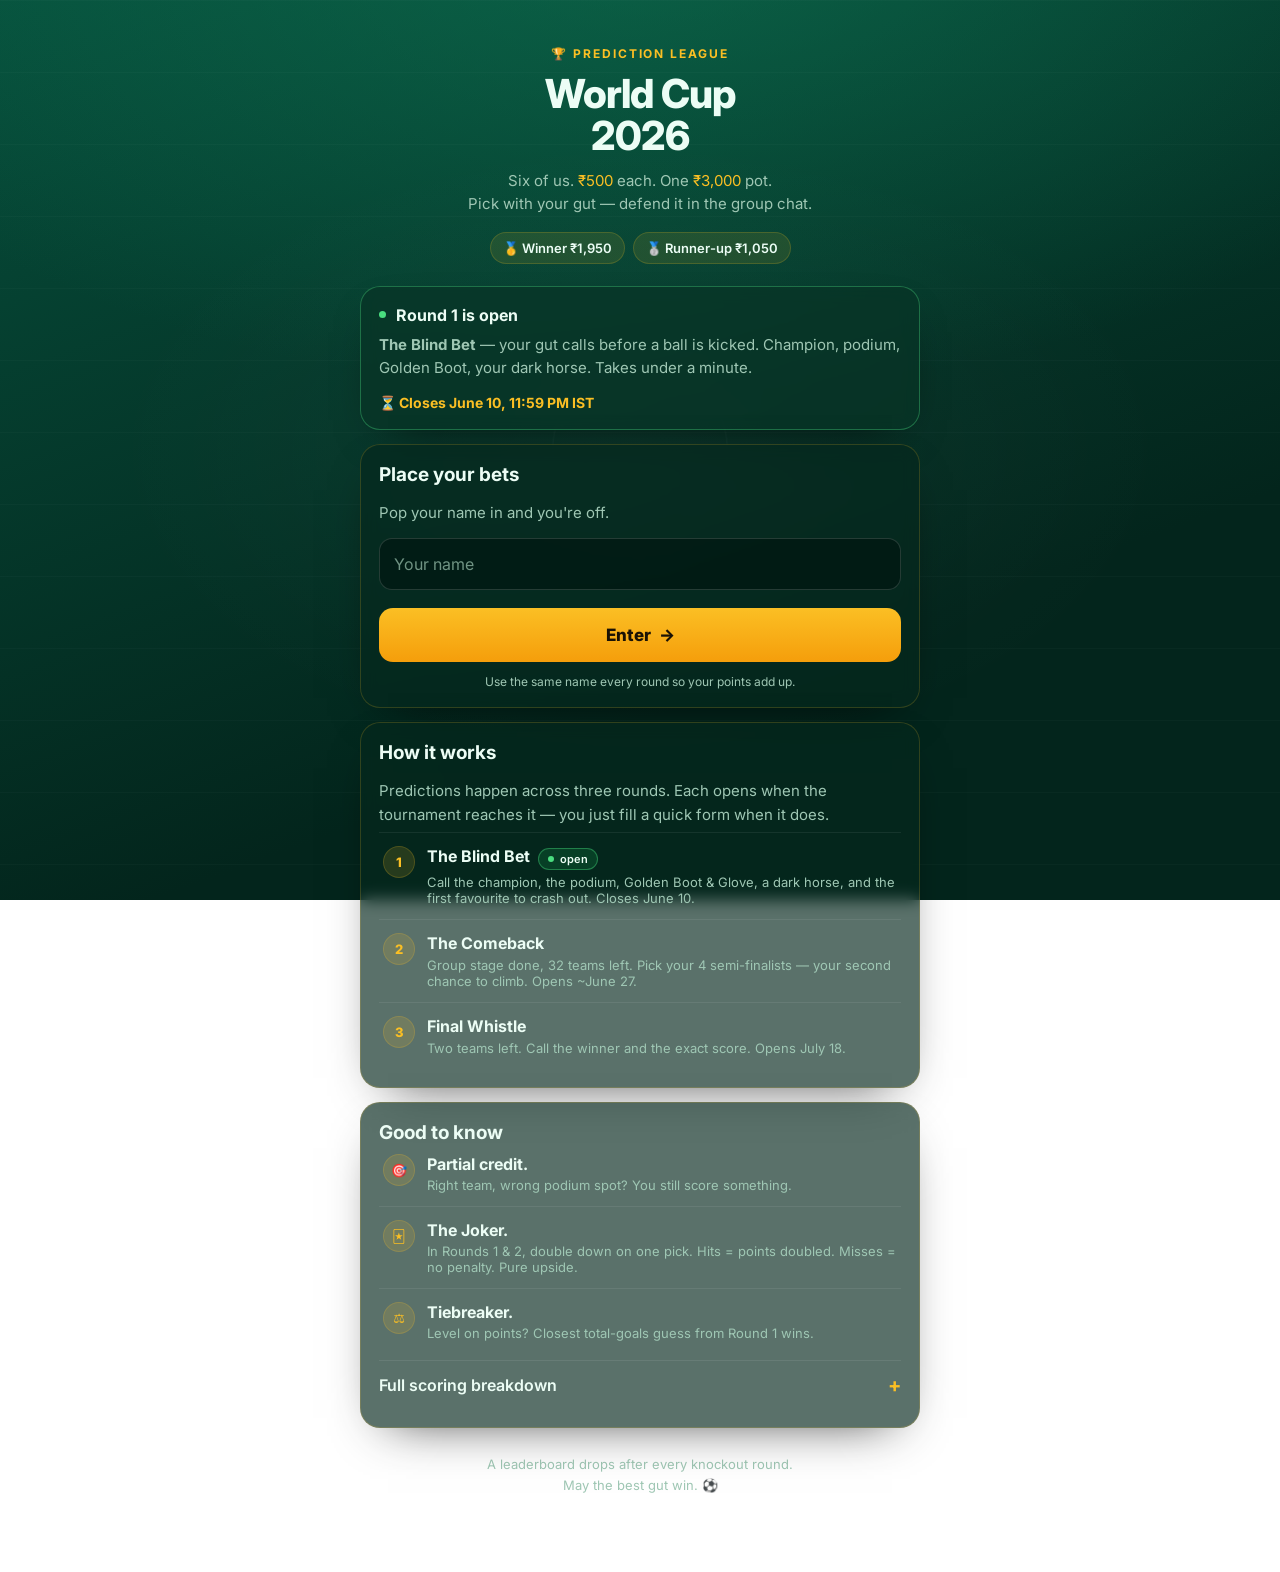
==== blind-bet.html @ f83981f4 "WC2026 Prediction League — prediction forms Landing page + 3 mobile-first forms (Blind Bet, Comeback" ====
<!doctype html>
<html lang="en">
<head>
  <meta charset="utf-8" />
  <meta name="viewport" content="width=device-width, initial-scale=1, viewport-fit=cover" />
  <title>Round 1 · The Blind Bet — WC2026</title>
  <meta name="theme-color" content="#03251c" />
  <link rel="icon" href='data:image/svg+xml,<svg xmlns="http://www.w3.org/2000/svg" viewBox="0 0 100 100"><text y=".9em" font-size="90">🔵</text></svg>' />
  <link rel="preconnect" href="https://fonts.googleapis.com" />
  <link rel="preconnect" href="https://fonts.gstatic.com" crossorigin />
  <link href="https://fonts.googleapis.com/css2?family=Inter:wght@400;600;700;800&display=swap" rel="stylesheet" />
  <link rel="stylesheet" href="shared/styles.css" />
</head>
<body>
  <div class="wrap">
    <header style="margin-bottom:6px">
      <a class="link" href="index.html" style="font-size:14px">← League</a>
      <p class="eyebrow" style="margin-top:14px">Round 1 · Closes June 10</p>
      <h1 class="h1" style="font-size:30px">The Blind Bet 🔵</h1>
      <p class="lede" id="greeting" style="margin-top:8px"></p>
    </header>

    <form id="form" class="card" novalidate>

      <div class="field">
        <label for="champion">🏆 Champion</label>
        <select id="champion" class="input" data-q></select>
        <div class="err" data-err-for="champion"></div>
      </div>

      <div class="field">
        <label for="runnerup">🥈 Runner-up</label>
        <select id="runnerup" class="input" data-q></select>
        <div class="err" data-err-for="runnerup"></div>
      </div>

      <div class="field">
        <label for="third">🥉 Third place</label>
        <select id="third" class="input" data-q></select>
        <div class="err" data-err-for="third"></div>
      </div>

      <div class="field">
        <label for="boot">⚽ Golden Boot <span class="qhint">(top scorer)</span></label>
        <select id="boot" class="input" data-q></select>
        <div id="boot-other-wrap" style="margin-top:8px;display:none">
          <input id="boot_other" class="input" type="text" placeholder="Type the player's name" />
        </div>
        <div class="err" data-err-for="boot"></div>
      </div>

      <div class="field">
        <label for="glove">🧤 Golden Glove <span class="qhint">(best keeper)</span></label>
        <select id="glove" class="input" data-q></select>
        <div id="glove-other-wrap" style="margin-top:8px;display:none">
          <input id="glove_other" class="input" type="text" placeholder="Type the keeper's name" />
        </div>
        <div class="err" data-err-for="glove"></div>
      </div>

      <div class="field">
        <label for="darkhorse">🐴 Dark Horse <span class="qhint">(non-favourite who reaches the QF)</span></label>
        <select id="darkhorse" class="input" data-q></select>
        <div class="err" data-err-for="darkhorse"></div>
      </div>

      <div class="field">
        <label for="firstout">💥 First favourite to crash out <span class="qhint">(from the Favourites-8)</span></label>
        <select id="firstout" class="input" data-q></select>
        <div class="err" data-err-for="firstout"></div>
      </div>

      <div class="field">
        <label for="totalgoals">🔢 Total goals in the tournament <span class="qhint">(tiebreaker)</span></label>
        <input id="totalgoals" class="input" type="number" inputmode="numeric" min="0" max="400" step="1" placeholder="e.g. 170" />
        <div class="err" data-err-for="totalgoals"></div>
      </div>

      <div class="field">
        <label>🃏 Joker — double down on one pick <span class="qhint">(hits = doubled, misses = no penalty)</span></label>
        <div class="jokerwrap" id="joker"></div>
        <div class="err" data-err-for="joker"></div>
      </div>

      <button class="btn btn-gold" type="submit" id="submit" style="margin-top:24px">Lock in my bets 🔒</button>
      <div class="err" id="form-err" style="text-align:center;margin-top:10px"></div>
      <p class="muted" style="font-size:12px;text-align:center;margin-top:10px">You can re-submit before June 10 — the latest entry counts.</p>
    </form>

    <p class="foot">Round 1 of 3 · The Blind Bet</p>
  </div>

  <script src="config/teams.js"></script>
  <script src="config/candidates.js"></script>
  <script src="config/forms.js"></script>
  <script src="config/endpoint.js"></script>
  <script src="shared/submit.js"></script>
  <script src="shared/form-helpers.js"></script>
  <script>
    (function () {
      const player = WC.requirePlayer();
      if (!player) return;
      document.getElementById("greeting").innerHTML =
        `Hey <strong>${WC.escapeHtml(player)}</strong> — gut calls only. No data, just instinct.`;

      const TEAMS = window.TEAMS, FAVS = window.FAVOURITES8, NONFAV = window.NON_FAVOURITES;

      // Podium dropdowns
      WC.fillSelect(document.getElementById("champion"), TEAMS, "Pick the winner…");
      WC.fillSelect(document.getElementById("runnerup"), TEAMS, "Pick the runner-up…");
      WC.fillSelect(document.getElementById("third"), TEAMS, "Pick third place…");

      // Boot / Glove with "Other"
      WC.fillSelect(document.getElementById("boot"), [...window.STRIKERS, "Other (type a name)"], "Pick the top scorer…");
      WC.fillSelect(document.getElementById("glove"), [...window.KEEPERS, "Other (type a name)"], "Pick the best keeper…");

      // Dark Horse = 40 non-favourites; First Out = the 8 favourites
      WC.fillSelect(document.getElementById("darkhorse"), NONFAV, "Pick a non-favourite…");
      WC.fillSelect(document.getElementById("firstout"), FAVS, "Pick a favourite…");

      // Joker pills
      const JOKER_OPTS = ["Champion", "Runner-up", "Third", "Golden Boot", "Golden Glove", "Dark Horse", "First Out"];
      const jokerWrap = document.getElementById("joker");
      JOKER_OPTS.forEach((label, i) => {
        const id = "joker_" + i;
        const lab = document.createElement("label");
        lab.className = "joker";
        lab.innerHTML = `<input type="radio" name="joker" value="${WC.escapeHtml(label)}" id="${id}">${WC.escapeHtml(label)}`;
        jokerWrap.appendChild(lab);
      });
      jokerWrap.addEventListener("change", () => {
        jokerWrap.querySelectorAll(".joker").forEach((l) => l.classList.toggle("on", l.querySelector("input").checked));
        WC.setError(document.querySelector('[data-err-for="joker"]'), "");
      });

      // Reveal "Other" text fields
      function wireOther(selectId, wrapId) {
        const sel = document.getElementById(selectId);
        const wrap = document.getElementById(wrapId);
        sel.addEventListener("change", () => {
          wrap.style.display = sel.value === "Other (type a name)" ? "block" : "none";
        });
      }
      wireOther("boot", "boot-other-wrap");
      wireOther("glove", "glove-other-wrap");

      // Clear field error on change
      document.querySelectorAll("[data-q], #totalgoals, #boot_other, #glove_other").forEach((el) => {
        el.addEventListener("input", () => { el.classList.remove("bad"); });
        el.addEventListener("change", () => { el.classList.remove("bad"); });
      });

      // --- Submit / validate -------------------------------------------------
      const form = document.getElementById("form");
      const submitBtn = document.getElementById("submit");
      const formErr = document.getElementById("form-err");

      form.addEventListener("submit", async (e) => {
        e.preventDefault();
        WC.clearBad(form);
        WC.setError(formErr, "");
        document.querySelectorAll(".err[data-err-for]").forEach((n) => (n.textContent = ""));

        const v = (id) => document.getElementById(id).value;
        const champion = v("champion"), runnerup = v("runnerup"), third = v("third");
        const boot = v("boot"), glove = v("glove");
        const bootOther = v("boot_other").trim(), gloveOther = v("glove_other").trim();
        const darkhorse = v("darkhorse"), firstout = v("firstout");
        const totalRaw = v("totalgoals").trim();
        const jokerEl = form.querySelector('input[name="joker"]:checked');
        const joker = jokerEl ? jokerEl.value : "";

        const problems = [];
        const need = (id, val, msg) => { if (!val) problems.push([id, msg]); };

        need("champion", champion, "Pick a champion.");
        need("runnerup", runnerup, "Pick a runner-up.");
        need("third", third, "Pick a third place.");

        // Distinct podium
        const podium = [champion, runnerup, third].filter(Boolean);
        if (podium.length === 3 && new Set(podium).size !== 3) {
          ["champion", "runnerup", "third"].forEach((id) => problems.push([id, "Champion, runner-up and third must be three different teams."]));
        }

        need("boot", boot, "Pick a Golden Boot.");
        if (boot === "Other (type a name)" && !bootOther) problems.push(["boot_other", "Type the player's name."]);
        need("glove", glove, "Pick a Golden Glove.");
        if (glove === "Other (type a name)" && !gloveOther) problems.push(["glove_other", "Type the keeper's name."]);

        need("darkhorse", darkhorse, "Pick a dark horse.");
        need("firstout", firstout, "Pick a favourite to crash out.");

        if (totalRaw === "") {
          problems.push(["totalgoals", "Enter a total-goals guess."]);
        } else {
          const n = Number(totalRaw);
          if (!Number.isInteger(n) || n < 0 || n > 400) problems.push(["totalgoals", "Whole number between 0 and 400."]);
        }

        if (!joker) problems.push(["joker", "Tick one pick as your Joker."]);

        if (problems.length) {
          problems.forEach(([id, msg]) => {
            const err = document.querySelector(`[data-err-for="${id}"]`);
            if (err && !err.textContent) WC.setError(err, msg);
          });
          const firstId = problems[0][0];
          WC.focusInvalid(document.getElementById(firstId) || form.querySelector(`[data-err-for="${firstId}"]`));
          WC.setError(formErr, "A few picks need a look 👆");
          return;
        }

        // Build payload (column names = the spec's contract).
        const payload = {
          form: "blind_bet",
          player,
          f1_champion: champion,
          f1_runnerup: runnerup,
          f1_third: third,
          f1_boot: boot === "Other (type a name)" ? "Other" : boot,
          f1_boot_other: boot === "Other (type a name)" ? bootOther : "",
          f1_glove: glove === "Other (type a name)" ? "Other" : glove,
          f1_glove_other: glove === "Other (type a name)" ? gloveOther : "",
          f1_darkhorse: darkhorse,
          f1_firstout: firstout,
          f1_totalgoals: Number(totalRaw),
          f1_joker: joker,
        };

        submitBtn.disabled = true;
        submitBtn.textContent = "Locking in…";
        const res = await window.submitPicks(payload);

        if (!res.ok) {
          submitBtn.disabled = false;
          submitBtn.textContent = "Lock in my bets 🔒";
          WC.setError(formErr, "Couldn't reach the server — your picks are saved on this device. Try again on a better connection.");
          return;
        }

        WC.showSuccess({
          player,
          round: "Round 1 · The Blind Bet",
          mode: res.mode,
          summaryHtml: WC.summaryTable([
            ["🏆 Champion", payload.f1_champion],
            ["🥈 Runner-up", payload.f1_runnerup],
            ["🥉 Third", payload.f1_third],
            ["⚽ Golden Boot", payload.f1_boot === "Other" ? payload.f1_boot_other : payload.f1_boot],
            ["🧤 Golden Glove", payload.f1_glove === "Other" ? payload.f1_glove_other : payload.f1_glove],
            ["🐴 Dark Horse", payload.f1_darkhorse],
            ["💥 First out", payload.f1_firstout],
            ["🔢 Total goals", payload.f1_totalgoals],
            ["🃏 Joker", payload.f1_joker],
          ]),
        });
      });
    })();
  </script>
</body>
</html>
---- shared/styles.css ----
/* WC2026 Prediction League — shared theme. Stadium-at-night: deep emerald pitch,
   gold accents, big tap targets. Mobile-first; layout utilities come from Tailwind
   (CDN), this file holds the look + the chunky form controls. */

:root {
  --pitch-0: #03251c;
  --pitch-1: #064e3b;
  --gold: #fbbf24;
  --gold-deep: #f59e0b;
  --ink: #ecfdf5;
  --muted: #9fc7b4;
  --card: rgba(6, 40, 30, 0.66);
  --line: rgba(251, 191, 36, 0.18);
}

* { -webkit-tap-highlight-color: transparent; }

body {
  margin: 0;
  color: var(--ink);
  font-family: Inter, system-ui, -apple-system, "Segoe UI", Roboto, sans-serif;
  min-height: 100dvh;
  background:
    radial-gradient(120% 90% at 50% -10%, rgba(16, 122, 87, 0.55), transparent 60%),
    radial-gradient(60% 50% at 50% 50%, rgba(255, 255, 255, 0.035), transparent 70%),
    linear-gradient(160deg, var(--pitch-1) 0%, var(--pitch-0) 70%);
  background-attachment: fixed;
}

/* Faint pitch markings behind everything */
body::before {
  content: "";
  position: fixed;
  inset: 0;
  pointer-events: none;
  opacity: 0.5;
  background-image:
    linear-gradient(rgba(255, 255, 255, 0.05) 1px, transparent 1px),
    radial-gradient(circle at 50% 50%, transparent 86px, rgba(255, 255, 255, 0.06) 87px, transparent 89px);
  background-size: 100% 72px, 100% 100%;
  background-position: center 0, center 42%;
  z-index: 0;
}

.wrap { position: relative; z-index: 1; max-width: 560px; margin: 0 auto; padding: 22px 18px 64px; }

/* Cards */
.card {
  background: var(--card);
  border: 1px solid var(--line);
  border-radius: 20px;
  padding: 18px;
  backdrop-filter: blur(8px);
  box-shadow: 0 18px 50px -28px rgba(0, 0, 0, 0.85);
}

/* Type */
.eyebrow { font-size: 12px; letter-spacing: 0.16em; text-transform: uppercase; color: var(--gold); font-weight: 700; }
.h1 { font-size: clamp(28px, 8vw, 40px); line-height: 1.05; font-weight: 800; margin: 8px 0 0; letter-spacing: -0.02em; }
.h2 { font-size: 19px; font-weight: 700; margin: 0 0 2px; }
.lede { color: var(--muted); font-size: 15px; line-height: 1.55; }
.muted { color: var(--muted); }
.gold { color: var(--gold); }

/* Prize / status chips */
.chips { display: flex; flex-wrap: wrap; gap: 8px; }
.chip {
  display: inline-flex; align-items: center; gap: 6px;
  background: rgba(251, 191, 36, 0.1);
  border: 1px solid var(--line);
  color: var(--ink);
  padding: 7px 12px; border-radius: 999px; font-size: 13px; font-weight: 600;
}
.chip.live { background: rgba(34, 197, 94, 0.16); border-color: rgba(74, 222, 128, 0.4); }
.chip.dim { opacity: 0.6; }
.dot { width: 7px; height: 7px; border-radius: 999px; background: #4ade80; box-shadow: 0 0 0 0 rgba(74, 222, 128, 0.6); animation: pulse 1.8s infinite; }
@keyframes pulse { 0% { box-shadow: 0 0 0 0 rgba(74, 222, 128, 0.5); } 70% { box-shadow: 0 0 0 9px rgba(74, 222, 128, 0); } 100% { box-shadow: 0 0 0 0 rgba(74, 222, 128, 0); } }

/* Round rail */
.round { display: flex; gap: 12px; padding: 13px 4px; border-top: 1px solid rgba(255,255,255,0.07); }
.round:first-child { border-top: 0; }
.round .no { flex: none; width: 30px; height: 30px; border-radius: 999px; display: grid; place-items: center; font-weight: 800; font-size: 13px; background: rgba(251,191,36,0.14); color: var(--gold); border: 1px solid var(--line); }

/* Form controls — big, thumb-friendly */
.field { margin-top: 18px; }
.field > label, .qlabel { display: block; font-weight: 600; font-size: 15px; margin-bottom: 8px; }
.qhint { color: var(--muted); font-size: 13px; font-weight: 400; }

.input, select.input, .select {
  width: 100%;
  box-sizing: border-box;
  min-height: 52px;
  background: rgba(2, 24, 18, 0.7);
  color: var(--ink);
  border: 1px solid rgba(255, 255, 255, 0.14);
  border-radius: 13px;
  padding: 13px 14px;
  font-size: 16px; /* >=16px stops iOS zoom-on-focus */
  font-family: inherit;
  appearance: none;
  -webkit-appearance: none;
}
select.input {
  background-image: url("data:image/svg+xml,%3Csvg xmlns='http://www.w3.org/2000/svg' width='20' height='20' viewBox='0 0 24 24' fill='none' stroke='%23fbbf24' stroke-width='2.5' stroke-linecap='round' stroke-linejoin='round'%3E%3Cpolyline points='6 9 12 15 18 9'/%3E%3C/svg%3E");
  background-repeat: no-repeat;
  background-position: right 14px center;
  padding-right: 42px;
}
.input::placeholder { color: rgba(159, 199, 180, 0.7); }
.input:focus, select.input:focus { outline: none; border-color: var(--gold); box-shadow: 0 0 0 3px rgba(251, 191, 36, 0.22); }
.input.bad, select.input.bad { border-color: #f87171; box-shadow: 0 0 0 3px rgba(248, 113, 113, 0.2); }

/* Checkbox grid (semi-finalist picks) */
.checkgrid { display: grid; grid-template-columns: 1fr 1fr; gap: 8px; margin-top: 8px; }
@media (max-width: 380px) { .checkgrid { grid-template-columns: 1fr; } }
.checkitem {
  display: flex; align-items: center; gap: 10px;
  background: rgba(2, 24, 18, 0.7);
  border: 1px solid rgba(255, 255, 255, 0.14);
  border-radius: 12px; padding: 12px 13px; cursor: pointer; user-select: none;
  font-size: 15px; min-height: 50px;
}
.checkitem input { width: 20px; height: 20px; accent-color: var(--gold); flex: none; }
.checkitem.on { border-color: var(--gold); background: rgba(251, 191, 36, 0.12); }
.checkitem.locked { opacity: 0.4; }

/* Joker pills (single-select radios styled as cards) */
.jokerwrap { display: flex; flex-wrap: wrap; gap: 8px; margin-top: 8px; }
.joker {
  border: 1px solid rgba(255,255,255,0.14); background: rgba(2,24,18,0.7);
  border-radius: 999px; padding: 10px 14px; font-size: 14px; cursor: pointer; min-height: 44px; display: inline-flex; align-items: center;
}
.joker input { display: none; }
.joker.on { border-color: var(--gold); background: rgba(251,191,36,0.16); color: var(--gold); font-weight: 700; }

/* Buttons */
.btn {
  width: 100%; box-sizing: border-box; min-height: 54px;
  border: 0; border-radius: 14px; cursor: pointer;
  font-size: 17px; font-weight: 800; font-family: inherit;
  display: inline-flex; align-items: center; justify-content: center; gap: 8px;
  transition: transform 0.06s ease, filter 0.15s ease;
}
.btn:active { transform: translateY(1px) scale(0.995); }
.btn-gold { background: linear-gradient(180deg, var(--gold) 0%, var(--gold-deep) 100%); color: #1a1205; }
.btn-gold:hover { filter: brightness(1.04); }
.btn-gold:disabled { filter: grayscale(0.5) brightness(0.8); cursor: not-allowed; opacity: 0.7; }
.btn-ghost { background: rgba(255,255,255,0.06); color: var(--ink); border: 1px solid rgba(255,255,255,0.14); }

/* Inline error / counters */
.err { color: #fca5a5; font-size: 13px; margin-top: 6px; min-height: 0; }
.counter { font-variant-numeric: tabular-nums; font-weight: 700; }

/* Disclosure */
details.acc { border-top: 1px solid rgba(255,255,255,0.08); padding: 12px 0; }
details.acc summary { cursor: pointer; font-weight: 600; list-style: none; display: flex; justify-content: space-between; align-items: center; }
details.acc summary::-webkit-details-marker { display: none; }
details.acc summary::after { content: "+"; color: var(--gold); font-size: 20px; font-weight: 700; }
details.acc[open] summary::after { content: "–"; }
.scoretable { width: 100%; border-collapse: collapse; margin-top: 10px; font-size: 14px; }
.scoretable td { padding: 7px 0; border-top: 1px solid rgba(255,255,255,0.06); }
.scoretable td:last-child { text-align: right; font-weight: 700; color: var(--gold); white-space: nowrap; }

/* Success screen */
.success { text-align: center; padding: 18px 6px; }
.success .tick { font-size: 56px; line-height: 1; }

.foot { text-align: center; color: var(--muted); font-size: 13px; margin-top: 26px; line-height: 1.6; }
a.link { color: var(--gold); text-decoration: none; font-weight: 600; }
.closed-emoji { font-size: 52px; }
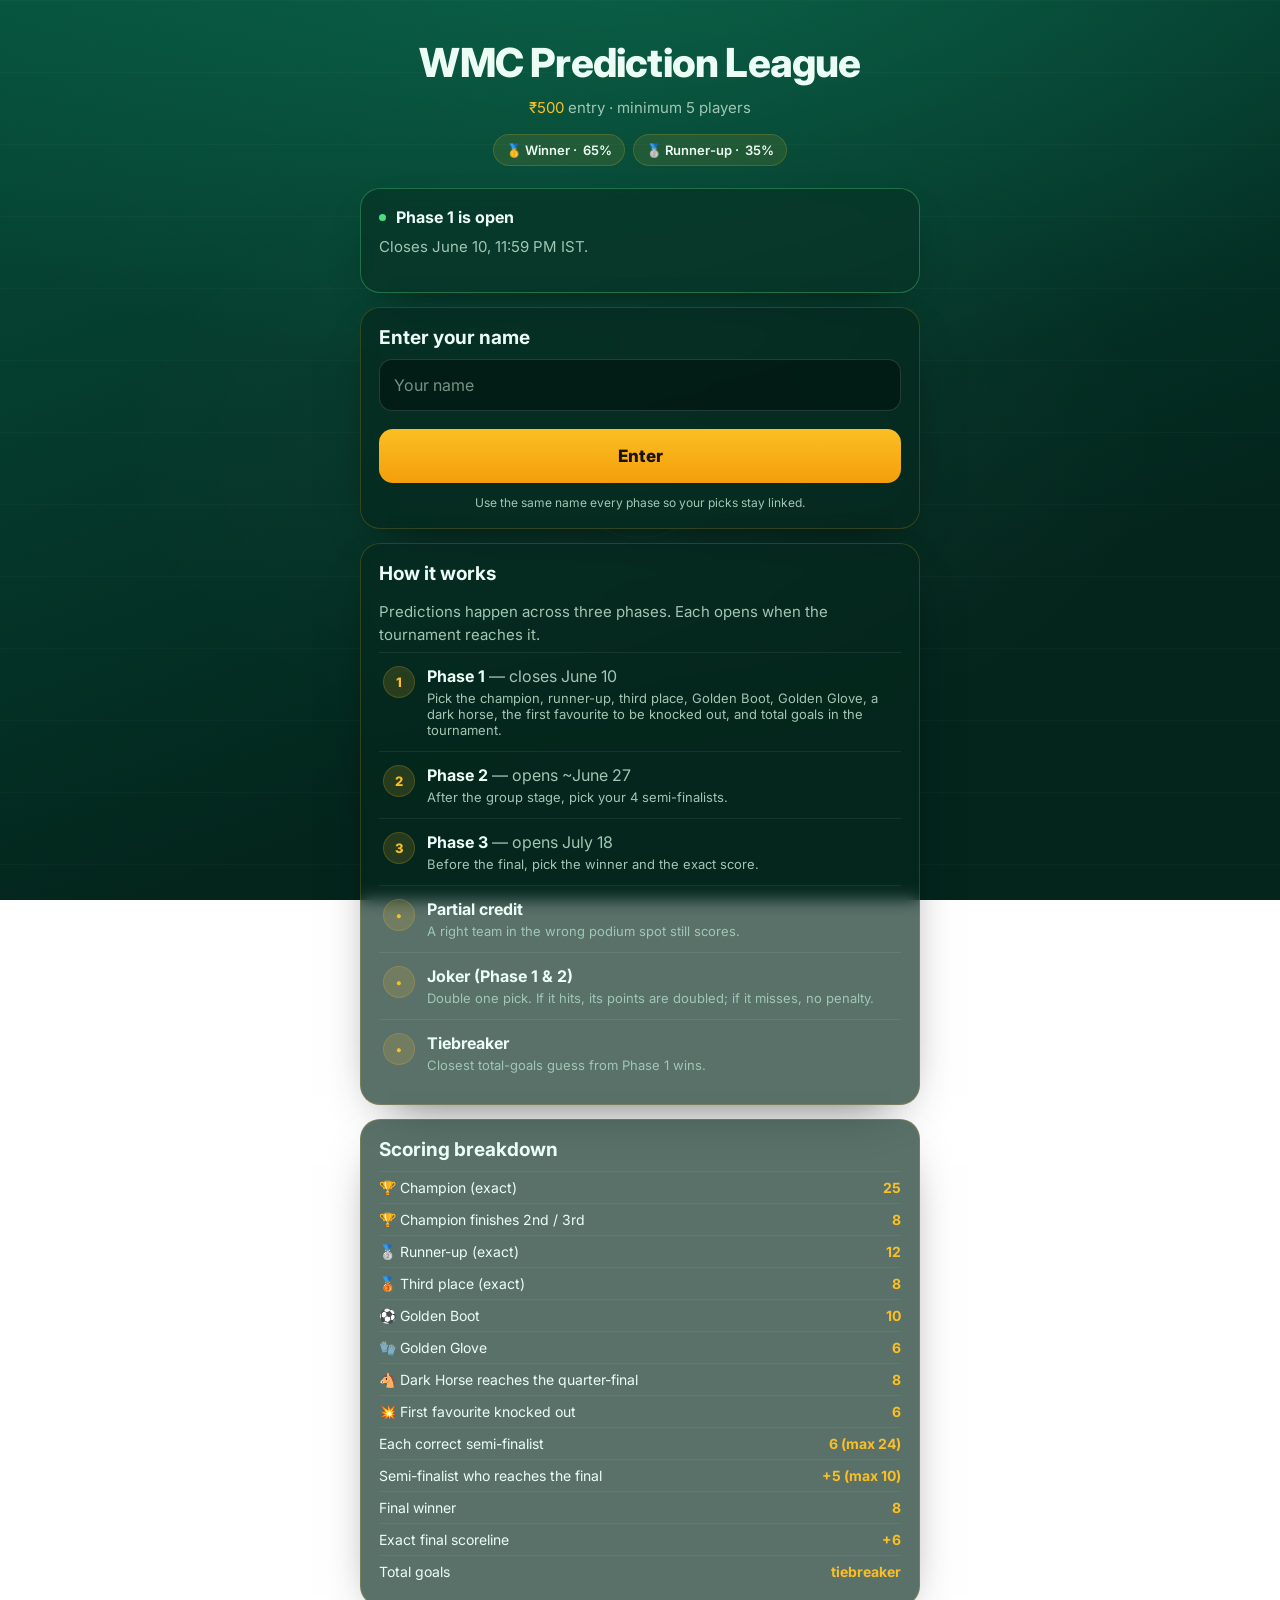
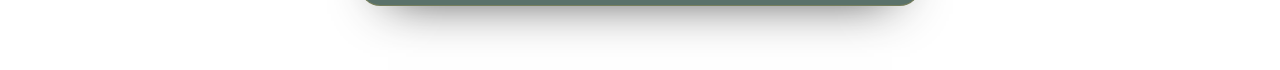
==== commit c03a81ca: "Rebrand to WMC Prediction League + simplify copy - Rename app to "WMC Prediction League"; phases are" ====
--- a/blind-bet.html
+++ b/blind-bet.html
@@ -3,7 +3,7 @@
 <head>
   <meta charset="utf-8" />
   <meta name="viewport" content="width=device-width, initial-scale=1, viewport-fit=cover" />
-  <title>Round 1 · The Blind Bet — WC2026</title>
+  <title>Phase 1 — WMC Prediction League</title>
   <meta name="theme-color" content="#03251c" />
   <link rel="icon" href='data:image/svg+xml,<svg xmlns="http://www.w3.org/2000/svg" viewBox="0 0 100 100"><text y=".9em" font-size="90">🔵</text></svg>' />
   <link rel="preconnect" href="https://fonts.googleapis.com" />
@@ -14,9 +14,9 @@
 <body>
   <div class="wrap">
     <header style="margin-bottom:6px">
-      <a class="link" href="index.html" style="font-size:14px">← League</a>
-      <p class="eyebrow" style="margin-top:14px">Round 1 · Closes June 10</p>
-      <h1 class="h1" style="font-size:30px">The Blind Bet 🔵</h1>
+      <a class="link" href="index.html" style="font-size:14px">← Back</a>
+      <p class="eyebrow" style="margin-top:14px">WMC Prediction League · Closes June 10</p>
+      <h1 class="h1" style="font-size:30px">Phase 1</h1>
       <p class="lede" id="greeting" style="margin-top:8px"></p>
     </header>
 
@@ -82,12 +82,12 @@
         <div class="err" data-err-for="joker"></div>
       </div>
 
-      <button class="btn btn-gold" type="submit" id="submit" style="margin-top:24px">Lock in my bets 🔒</button>
+      <button class="btn btn-gold" type="submit" id="submit" style="margin-top:24px">Submit</button>
       <div class="err" id="form-err" style="text-align:center;margin-top:10px"></div>
       <p class="muted" style="font-size:12px;text-align:center;margin-top:10px">You can re-submit before June 10 — the latest entry counts.</p>
     </form>
 
-    <p class="foot">Round 1 of 3 · The Blind Bet</p>
+    <p class="foot">Phase 1 of 3</p>
   </div>
 
   <script src="config/teams.js"></script>
@@ -101,7 +101,7 @@
       const player = WC.requirePlayer();
       if (!player) return;
       document.getElementById("greeting").innerHTML =
-        `Hey <strong>${WC.escapeHtml(player)}</strong> — gut calls only. No data, just instinct.`;
+        `<strong>${WC.escapeHtml(player)}</strong> — make your picks below.`;
 
       const TEAMS = window.TEAMS, FAVS = window.FAVOURITES8, NONFAV = window.NON_FAVOURITES;
 
@@ -234,14 +234,14 @@
 
         if (!res.ok) {
           submitBtn.disabled = false;
-          submitBtn.textContent = "Lock in my bets 🔒";
+          submitBtn.textContent = "Submit";
           WC.setError(formErr, "Couldn't reach the server — your picks are saved on this device. Try again on a better connection.");
           return;
         }
 
         WC.showSuccess({
           player,
-          round: "Round 1 · The Blind Bet",
+          round: "Phase 1",
           mode: res.mode,
           summaryHtml: WC.summaryTable([
             ["🏆 Champion", payload.f1_champion],
